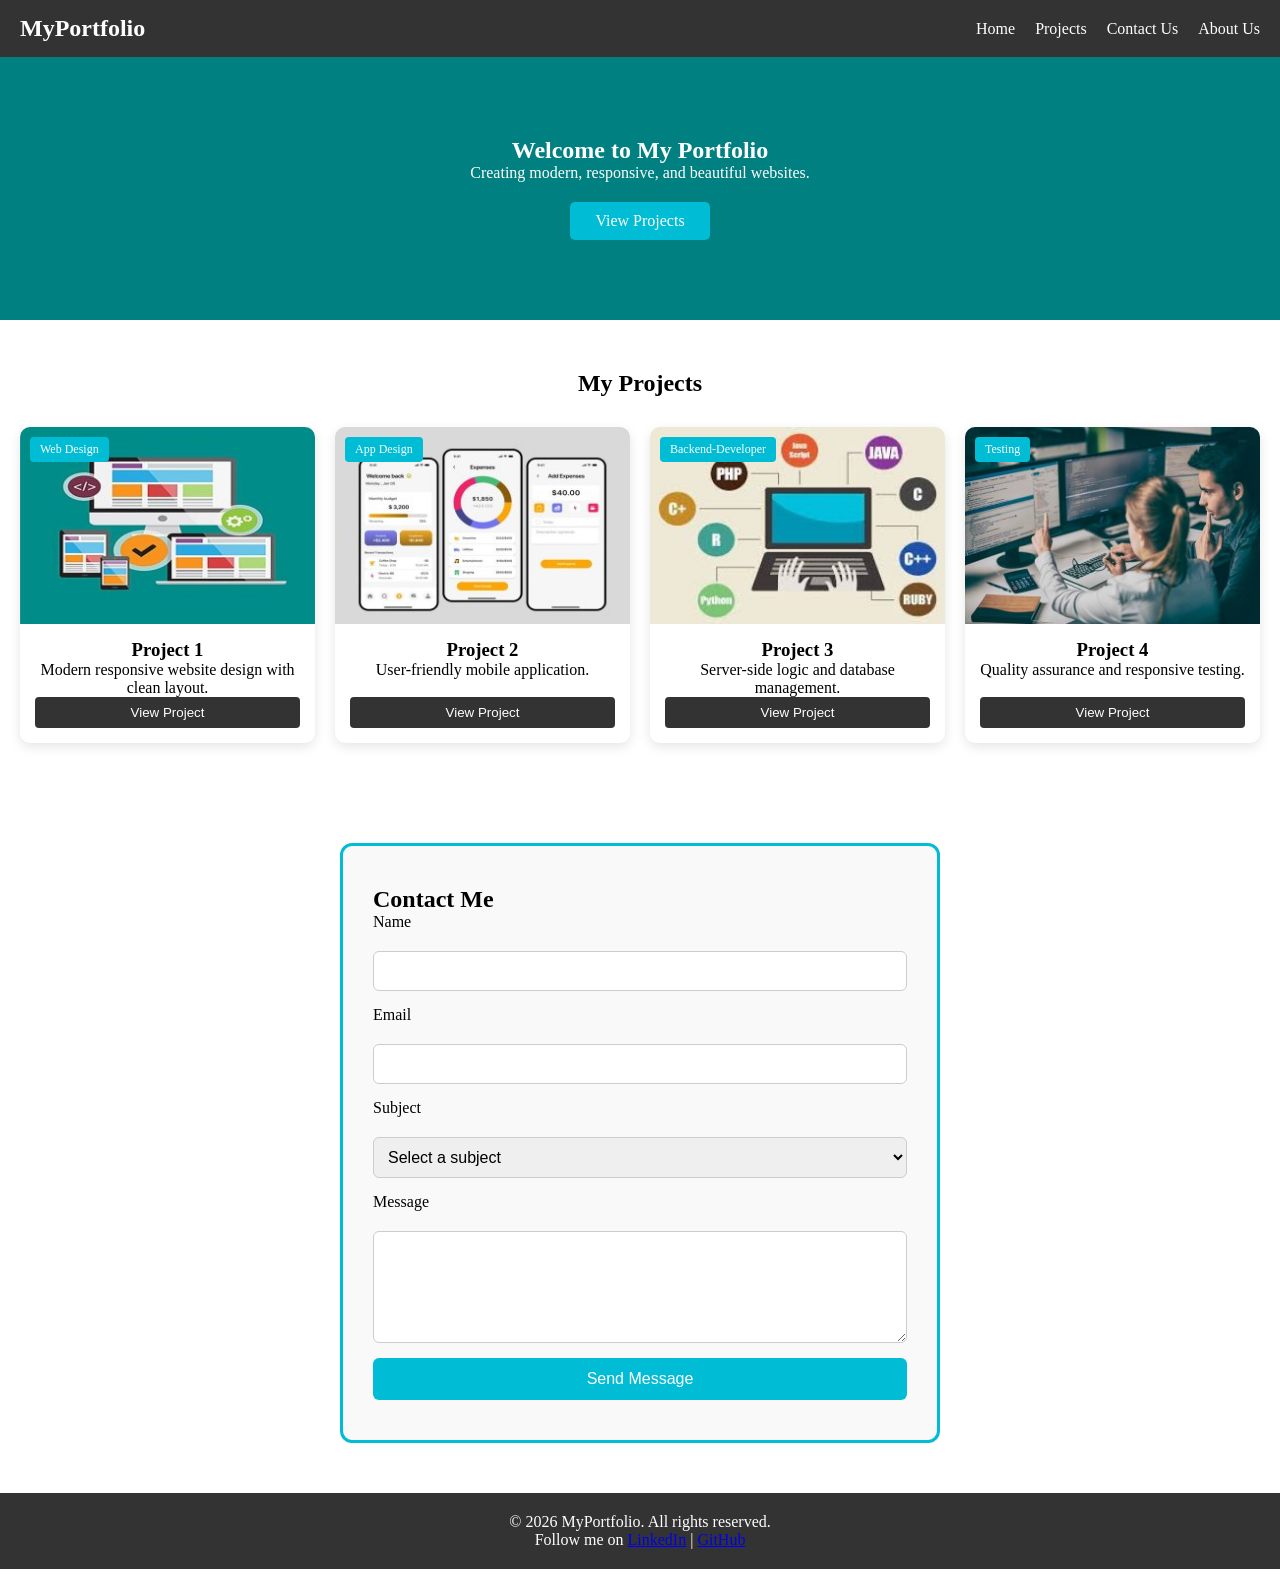
==== index.html @ 438aaf16 "Moved contact form into index.html and removed extra page" ====
<!DOCTYPE html>
<html lang="en">
<head>
  <meta charset="UTF-8">
  <meta name="viewport" content="width=device-width, initial-scale=1.0">
  <title>Divya Patel - Portfolio</title>
  <link rel="stylesheet" href="style.css">
</head>
<body>

  <header>
    <nav class="navbar">
      <div class="logo">MyPortfolio</div>
      <ul class="nav-links">
        <li><a href="index.html">Home</a></li>
        <li><a href="#projects">Projects</a></li>
       <li><a href="#contact">Contact Us</a></li>
        <li><a href="#about">About Us</a></li>
      </ul>
    </nav>
  </header>
  <section class="hero">
    <h1>Welcome to My Portfolio</h1>
    <p>Creating modern, responsive, and beautiful websites.</p>
    <a href="#projects" class="cta-btn">View Projects</a>
  </section>

  <section class="projects-section" id="projects">
    <h2>My Projects</h2>
    <div class="projects-grid">

      <article class="project-card">
        <div class="project-image">
          <img src="images/webdesign1.jpg" alt="Web Design">
          <span class="badge">Web Design</span>
        </div>
        <div class="project-content">
          <h3>Project 1</h3>
          <p>Modern responsive website design with clean layout.</p>
          <button>View Project</button>
        </div>
      </article>

      <article class="project-card">
        <div class="project-image">
          <img src="images/App design.jpg" alt="App Design">
          <span class="badge">App Design</span>
        </div>
        <div class="project-content">
          <h3>Project 2</h3>
          <p>User-friendly mobile application.</p>
          <button>View Project</button>
        </div>
      </article>

      <article class="project-card">
        <div class="project-image">
          <img src="images/Backend Developer.jpg" alt="Backend Development">
          <span class="badge">Backend-Developer</span>
        </div>
        <div class="project-content">
          <h3>Project 3</h3>
          <p>Server-side logic and database management.</p>
          <button>View Project</button>
        </div>
      </article>

      <article class="project-card">
        <div class="project-image">
          <img src="images/Testing1.jpg" alt="Testing">
          <span class="badge">Testing</span>
        </div>
        <div class="project-content">
          <h3>Project 4</h3>
          <p>Quality assurance and responsive testing.</p>
          <button>View Project</button>
        </div>
      </article>

    </div>
  </section>

<section class="contact-section framed">
    <h2>Contact Me</h2>
    <form class="contact-form">

      <label for="name">Name</label>
      <input type="text" id="name" name="name" required>
        <label for="email">Email</label>
      <input type="email" id="email" name="email" required>
     <label for="subject">Subject</label>
     
      <select id="subject" name="subject" required>
        <option value="">Select a subject</option>
        <option value="design">Web Design</option>
        <option value="development">Development</option>
        <option value="other">App Design</option>
       <option value="other">Other</option>
      </select>

      <label for="message">Message</label>
      <textarea id="message" name="message" rows="5" required></textarea>

      <button type="submit">Send Message</button>
    </form>
  </section>

  <footer>
    <p>&copy; 2026 MyPortfolio. All rights reserved.</p>
    <p>Follow me on 
      <a href="#">LinkedIn</a> | 
      <a href="#">GitHub</a>  
     
    </p>
  </footer>

</body>
</html>
---- style.css ----
* {
  margin: 0;
  padding: 0;
  box-sizing: border-box;
}


.navbar {
  display: flex;
  justify-content: space-between;
  align-items: center;
  background: #333;
  padding: 15px 20px;
}

.logo {
  color: white;
  font-weight: bold;
  font-size: 24px;
}

.nav-links {
  display: flex;
  list-style: none;
  gap: 20px;
}

.nav-links a {
  color: white;
  text-decoration: none;
  transition: 0.3s;
}

.nav-links a:hover {
  color: #00bcd4;
}


.hero {
  background: teal;
  color: white;
  text-align: center;
  padding: 80px 20px;
}

.cta-btn {
  display: inline-block;
  margin-top: 20px;
  padding: 10px 25px;
  background: #00bcd4;
  color: white;
  text-decoration: none;
  border-radius: 5px;
}


.projects-section {
  padding: 50px 20px;
  text-align: center;
}

.projects-grid {
  display: grid;
grid-template-columns: repeat(auto-fit, minmax(250px, 1fr));
  gap: 20px;
  margin-top: 30px;
}


.project-card {
  background: white;
  border-radius: 10px;
  overflow: hidden;
  display: grid;
  grid-template-rows: auto 1fr;
  box-shadow: 0 4px 12px rgba(0,0,0,0.1);
  transition: transform 0.2s, box-shadow 0.2s;
}

.project-card:hover {
  transform: translateY(-5px);
  box-shadow: 0 8px 20px rgba(0,0,0,0.2);
}

.project-image {
  position: relative;
}

.project-image img {
  width: 100%;
  display: block;
}

.badge {
  position: absolute;
  top: 10px;
  left: 10px;
  background: #00bcd4;
  color: white;
  padding: 5px 10px;
  font-size: 12px;
  border-radius: 4px;
}

.project-content {
  padding: 15px;
  display: flex;
  flex-direction: column;
}

.project-content button {
  margin-top: auto;
  padding: 8px;
  border: none;
  background: #333;
  color: white;
  border-radius: 4px;
  cursor: pointer;
}

.project-content button:hover {
  background: #00bcd4;
}


footer {
  background: #333;
  color: white;
  padding: 20px;
  text-align: center;
}


@media (max-width: 600px) {
  .nav-links {
    flex-direction: column;
    gap: 10px;
  }
}


.contact-section.framed {
  max-width: 600px;
  margin: 50px auto;
  padding: 40px 30px;
  border:  solid #00bcd4;
  border-radius: 12px;
  background: #f9f9f9;
  
}


.contact-form {
  display: flex;
  flex-direction: column;
  gap: 15px;
}

.contact-form label {
  font-weight: 500;
  margin-bottom: 5px;
}

.contact-form input,
.contact-form select,
.contact-form textarea {
  padding: 10px;
  border: 1px solid #ccc;
  border-radius: 6px;
  font-size: 1rem;
  
}
.contact-form input:focus,
.contact-form select:focus,
.contact-form textarea:focus 
{
  outline: 2px solid #00bcd4;
  border-color: #00bcd4;
}



.contact-form button {
  padding: 12px;
  border: none;
  border-radius: 6px;
  background-color: #00bcd4;
  color: white;
  font-size: 1rem;
  cursor: pointer;
  transition: background 0.3s, transform 0.2s;
  
}


.contact-form button:hover {
  background-color: #0097a7;

}
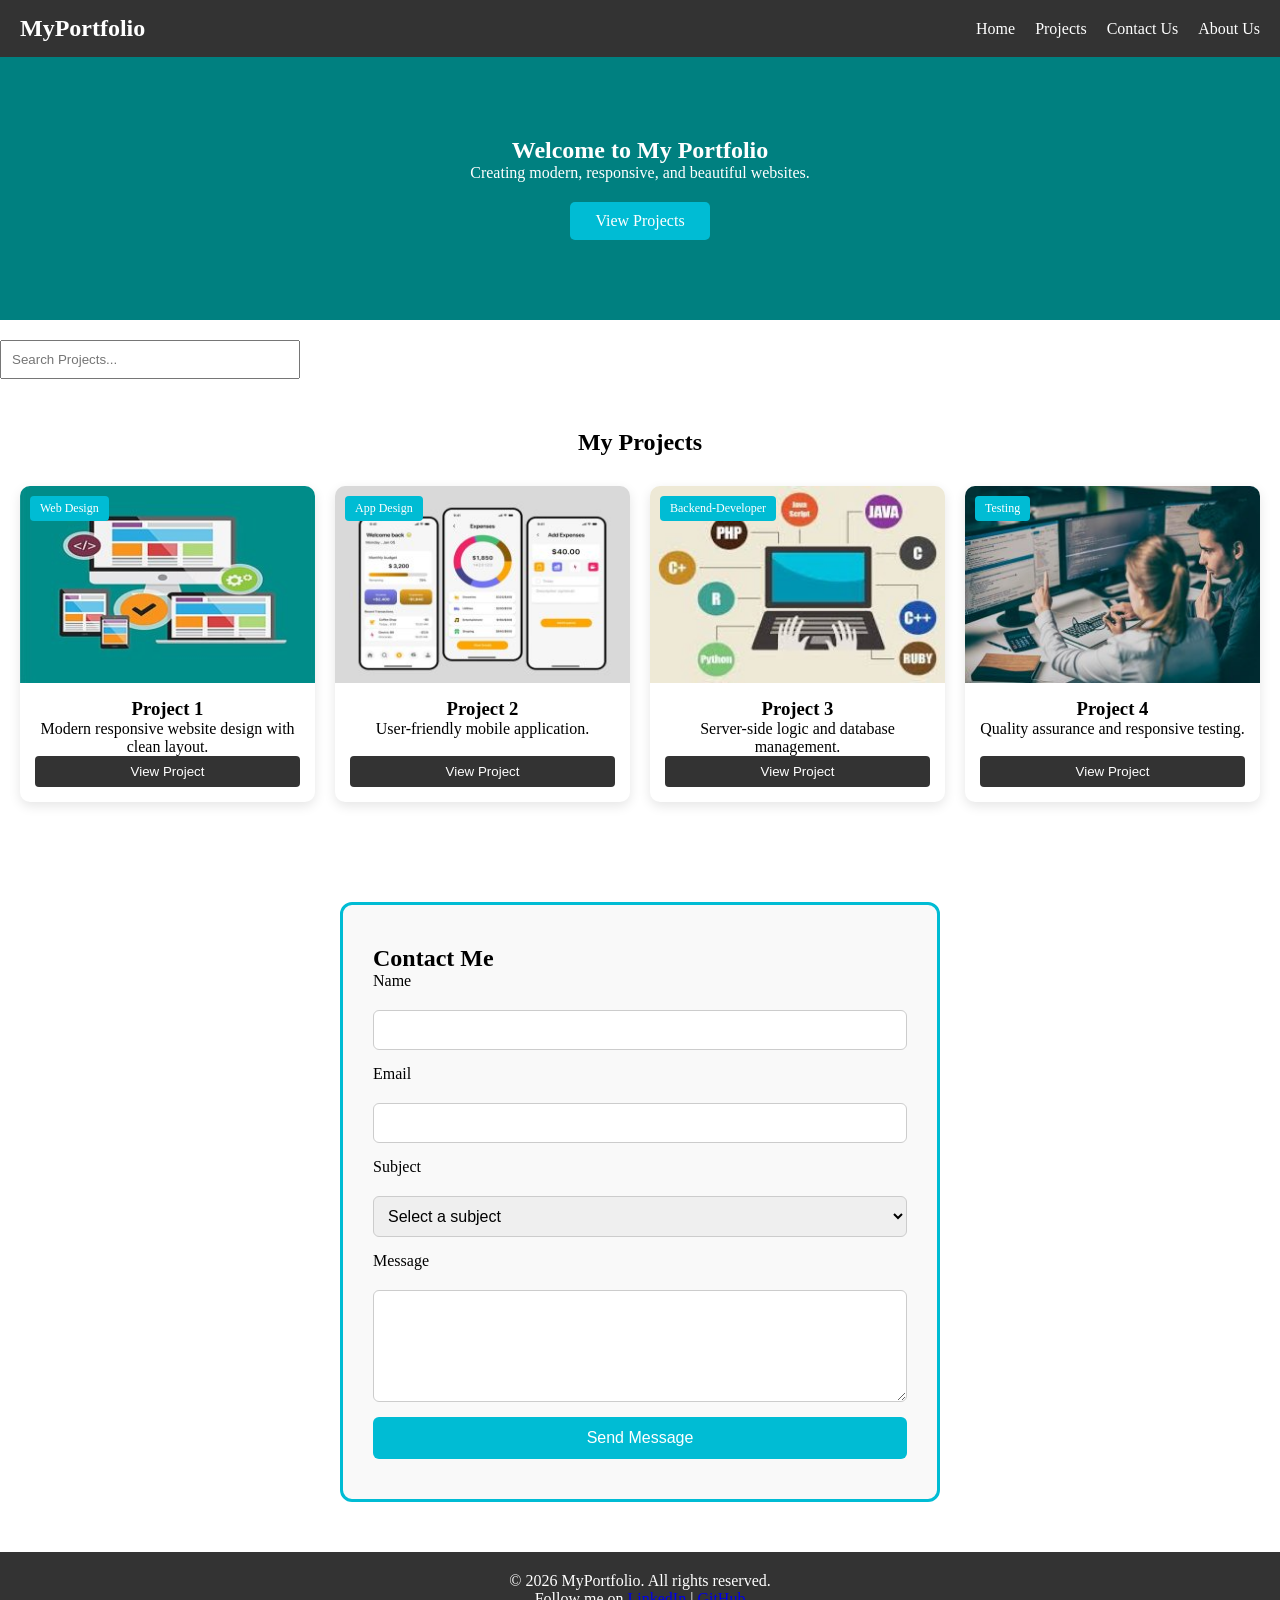
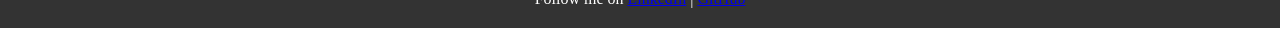
==== commit c91db2c6: "Removed static project cards and added container" ====
--- a/index.html
+++ b/index.html
@@ -24,10 +24,10 @@
     <p>Creating modern, responsive, and beautiful websites.</p>
     <a href="#projects" class="cta-btn">View Projects</a>
   </section>
-
+<input type="text" id="searchInput" placeholder="Search Projects..." style="padding: 10px; width: 300px; margin-top: 20px;">
   <section class="projects-section" id="projects">
     <h2>My Projects</h2>
-    <div class="projects-grid">
+    <div class="projects-grid" id="projectsGrid">
 
       <article class="project-card">
         <div class="project-image">
@@ -80,7 +80,7 @@
     </div>
   </section>
 
-<section class="contact-section framed">
+<section class="contact-section framed" id="contact">
     <h2>Contact Me</h2>
     <form class="contact-form">
 
@@ -94,7 +94,7 @@
         <option value="">Select a subject</option>
         <option value="design">Web Design</option>
         <option value="development">Development</option>
-        <option value="other">App Design</option>
+        <option value="app">App Design</option>
        <option value="other">Other</option>
       </select>
 
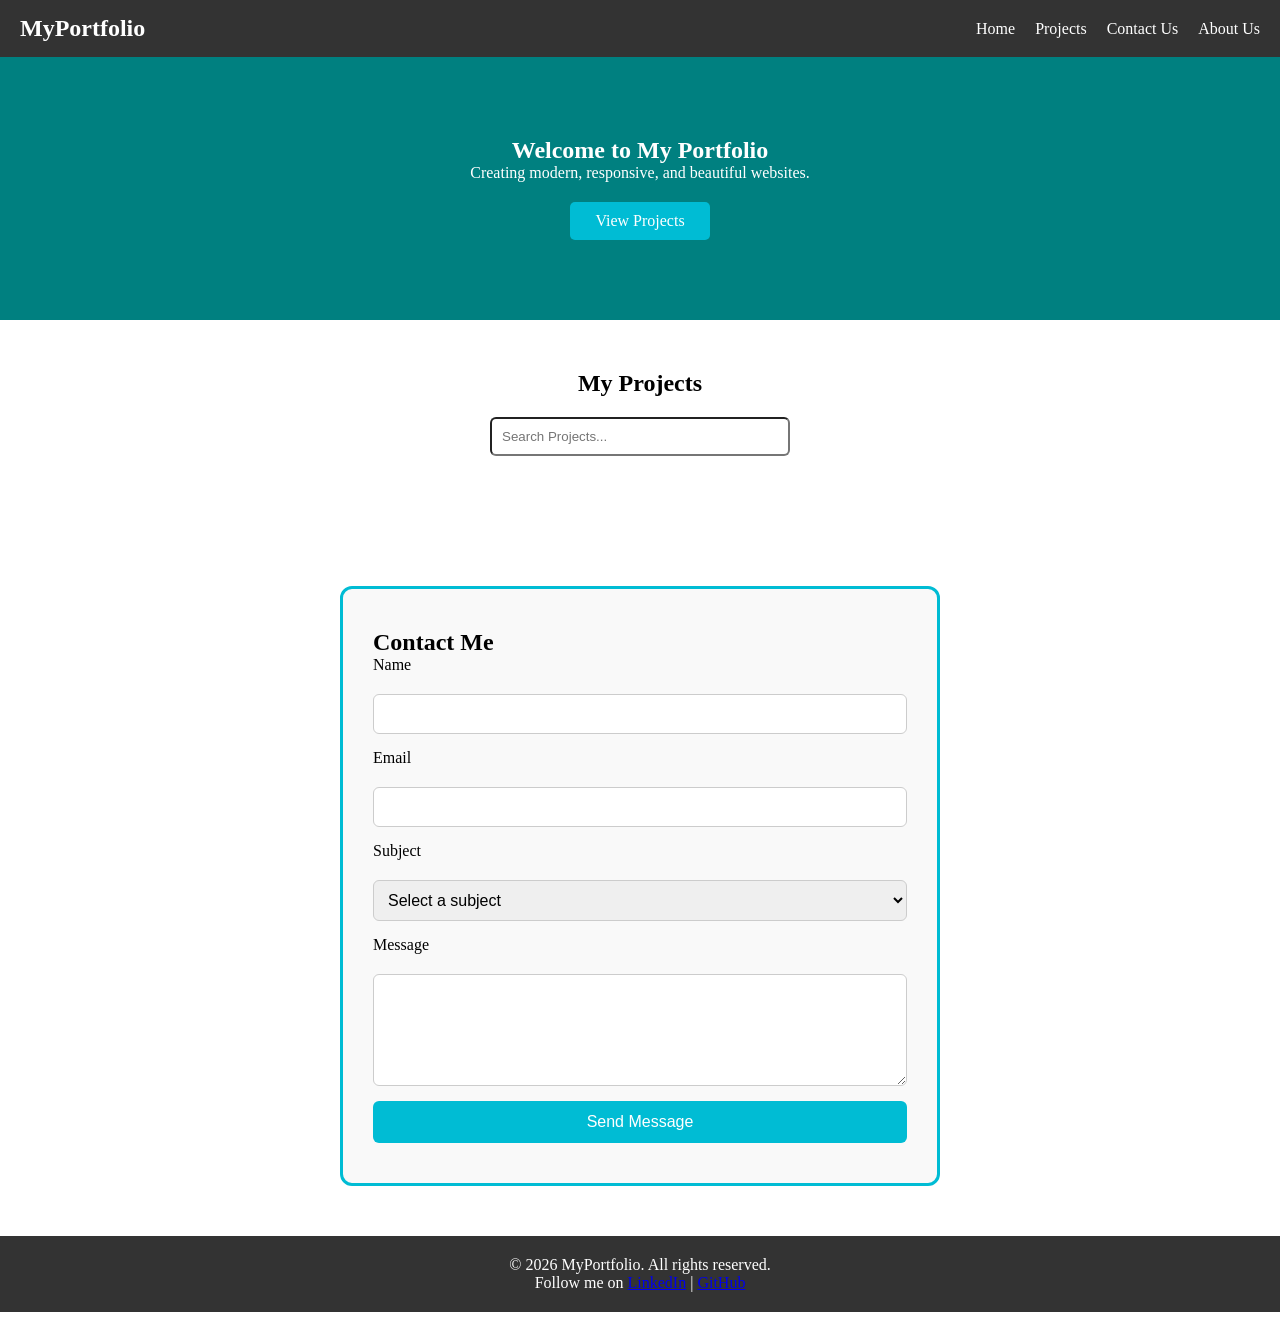
==== commit b6eedc46: "Added search bar" ====
--- a/index.html
+++ b/index.html
@@ -24,60 +24,13 @@
     <p>Creating modern, responsive, and beautiful websites.</p>
     <a href="#projects" class="cta-btn">View Projects</a>
   </section>
-<input type="text" id="searchInput" placeholder="Search Projects..." style="padding: 10px; width: 300px; margin-top: 20px;">
+
   <section class="projects-section" id="projects">
     <h2>My Projects</h2>
+    <input type="text" id="searchInput" placeholder="Search Projects..." class="search-bar">
+
     <div class="projects-grid" id="projectsGrid">
-
-      <article class="project-card">
-        <div class="project-image">
-          <img src="images/webdesign1.jpg" alt="Web Design">
-          <span class="badge">Web Design</span>
-        </div>
-        <div class="project-content">
-          <h3>Project 1</h3>
-          <p>Modern responsive website design with clean layout.</p>
-          <button>View Project</button>
-        </div>
-      </article>
-
-      <article class="project-card">
-        <div class="project-image">
-          <img src="images/App design.jpg" alt="App Design">
-          <span class="badge">App Design</span>
-        </div>
-        <div class="project-content">
-          <h3>Project 2</h3>
-          <p>User-friendly mobile application.</p>
-          <button>View Project</button>
-        </div>
-      </article>
-
-      <article class="project-card">
-        <div class="project-image">
-          <img src="images/Backend Developer.jpg" alt="Backend Development">
-          <span class="badge">Backend-Developer</span>
-        </div>
-        <div class="project-content">
-          <h3>Project 3</h3>
-          <p>Server-side logic and database management.</p>
-          <button>View Project</button>
-        </div>
-      </article>
-
-      <article class="project-card">
-        <div class="project-image">
-          <img src="images/Testing1.jpg" alt="Testing">
-          <span class="badge">Testing</span>
-        </div>
-        <div class="project-content">
-          <h3>Project 4</h3>
-          <p>Quality assurance and responsive testing.</p>
-          <button>View Project</button>
-        </div>
-      </article>
-
-    </div>
+</div>
   </section>
 
 <section class="contact-section framed" id="contact">
--- a/style.css
+++ b/style.css
@@ -59,6 +59,16 @@
   padding: 50px 20px;
   text-align: center;
 }
+
+.search-bar
+{
+  
+  padding:10px;
+  width:300px;
+  margin-top: 20px;
+  border-radius: 6px;
+}
+
 
 .projects-grid {
   display: grid;
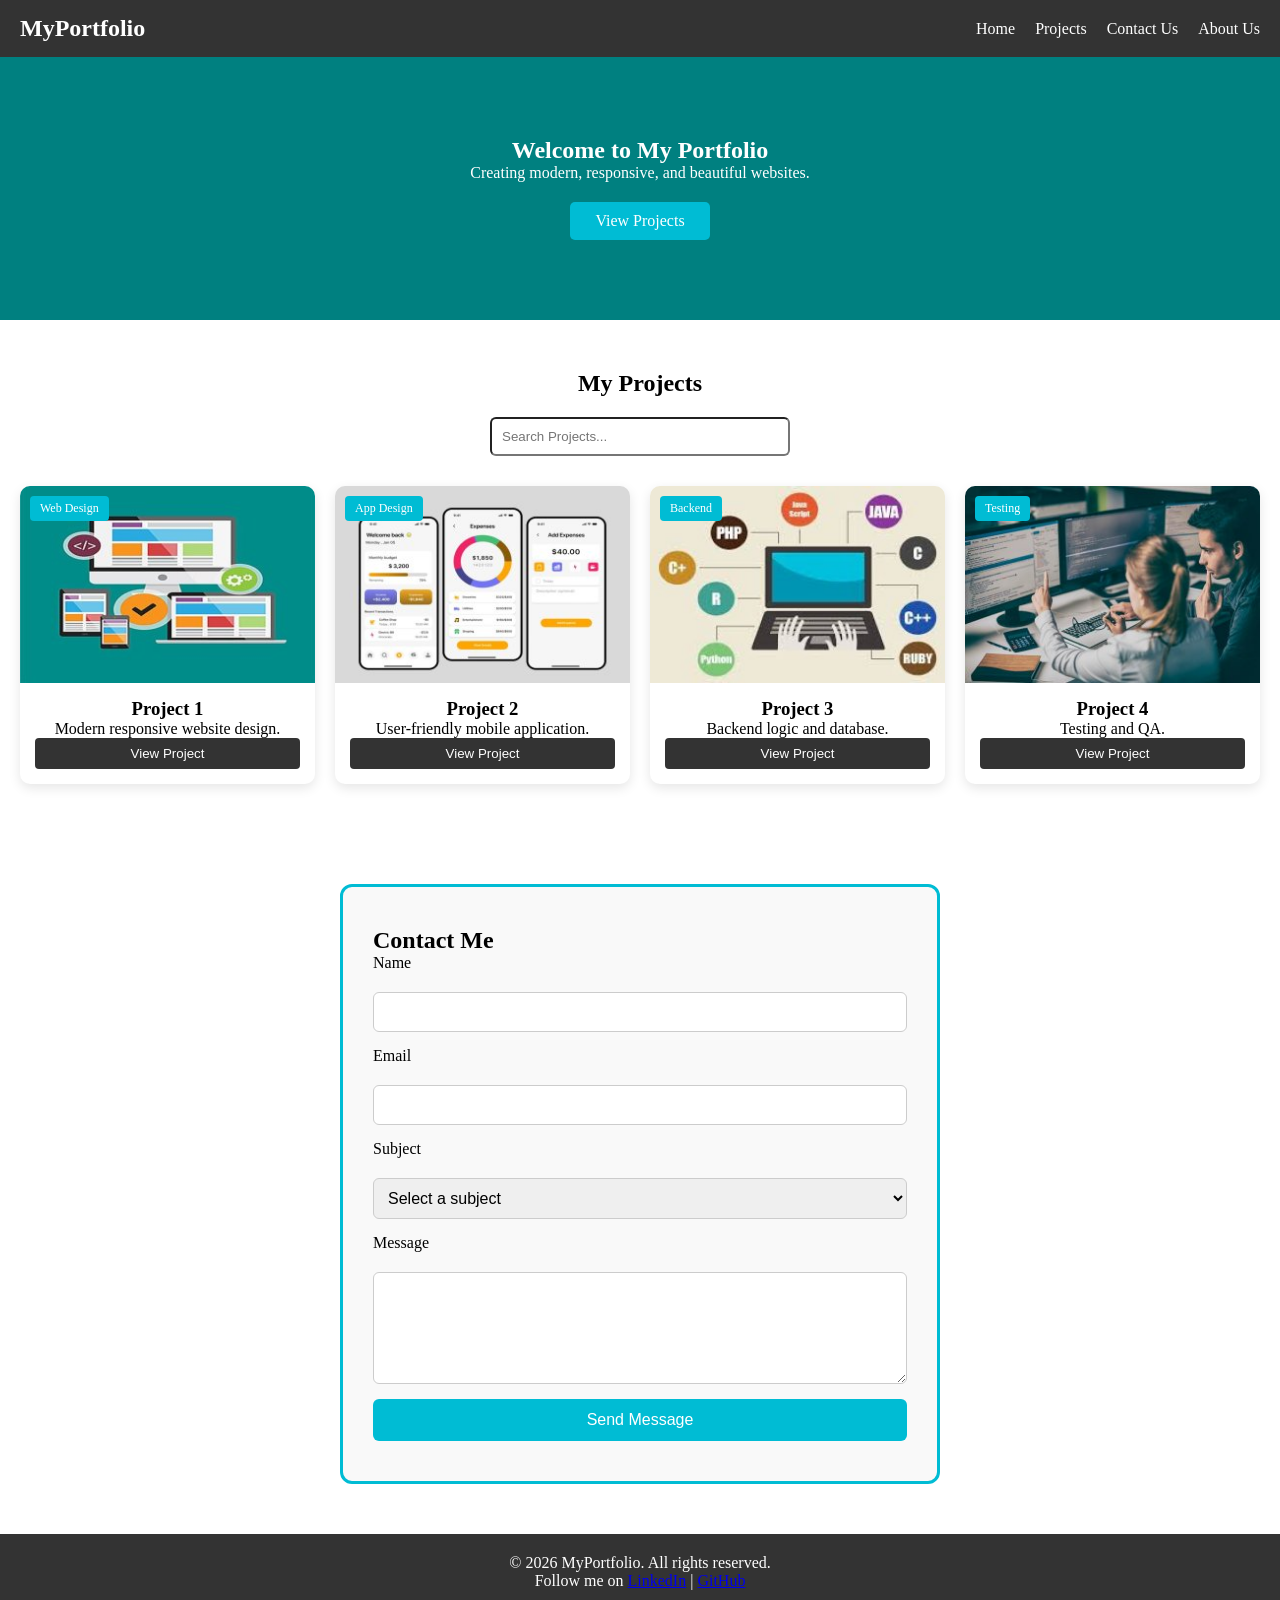
==== commit 75e3d2da: "Added javascript file" ====
--- a/index.html
+++ b/index.html
@@ -66,6 +66,6 @@
      
     </p>
   </footer>
-
+<script src="script.js"></script>
 </body>
 </html>
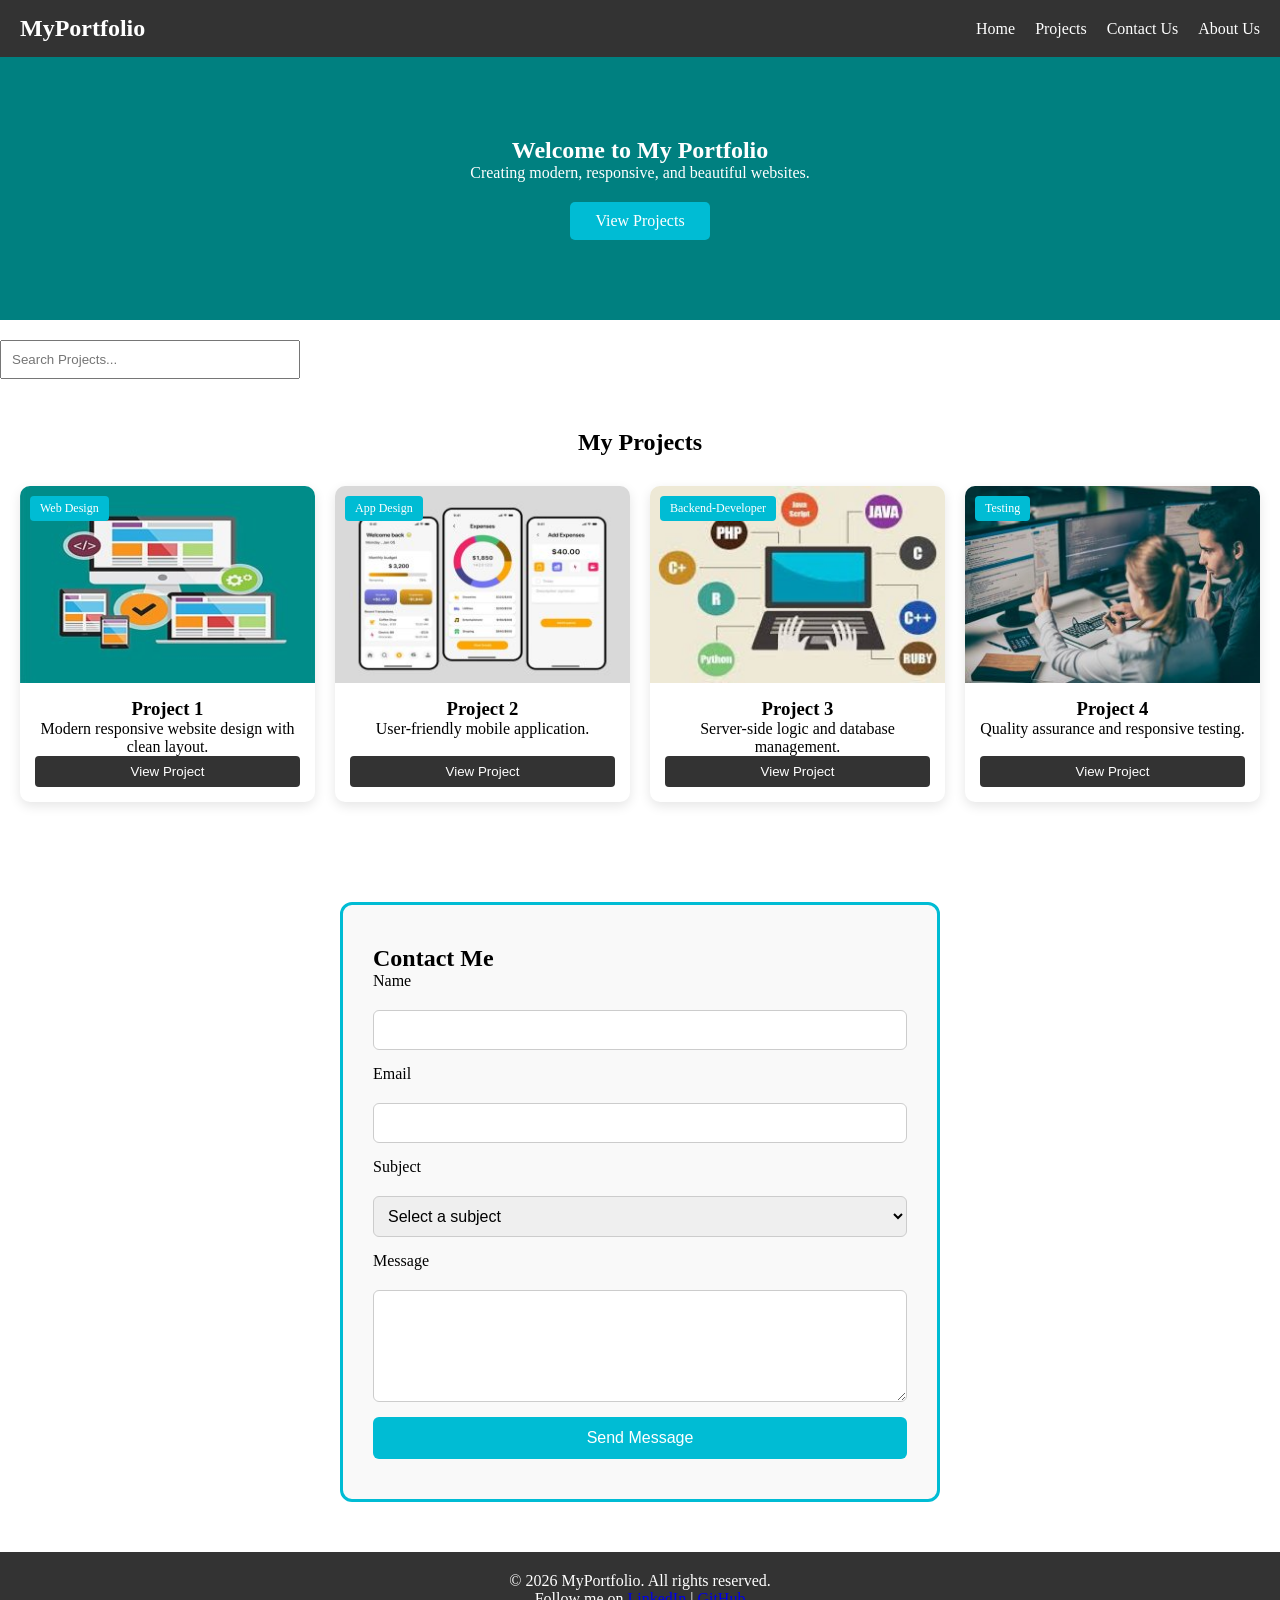
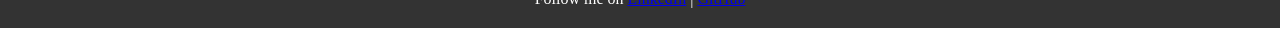
==== commit 84148c88: "Merge pull request #1 from Divya-219/feature/dynamic-gallery Removed static project cards and added " ====
--- a/index.html
+++ b/index.html
@@ -24,13 +24,60 @@
     <p>Creating modern, responsive, and beautiful websites.</p>
     <a href="#projects" class="cta-btn">View Projects</a>
   </section>
-
+<input type="text" id="searchInput" placeholder="Search Projects..." style="padding: 10px; width: 300px; margin-top: 20px;">
   <section class="projects-section" id="projects">
     <h2>My Projects</h2>
-    <input type="text" id="searchInput" placeholder="Search Projects..." class="search-bar">
+    <div class="projects-grid" id="projectsGrid">
 
-    <div class="projects-grid" id="projectsGrid">
-</div>
+      <article class="project-card">
+        <div class="project-image">
+          <img src="images/webdesign1.jpg" alt="Web Design">
+          <span class="badge">Web Design</span>
+        </div>
+        <div class="project-content">
+          <h3>Project 1</h3>
+          <p>Modern responsive website design with clean layout.</p>
+          <button>View Project</button>
+        </div>
+      </article>
+
+      <article class="project-card">
+        <div class="project-image">
+          <img src="images/App design.jpg" alt="App Design">
+          <span class="badge">App Design</span>
+        </div>
+        <div class="project-content">
+          <h3>Project 2</h3>
+          <p>User-friendly mobile application.</p>
+          <button>View Project</button>
+        </div>
+      </article>
+
+      <article class="project-card">
+        <div class="project-image">
+          <img src="images/Backend Developer.jpg" alt="Backend Development">
+          <span class="badge">Backend-Developer</span>
+        </div>
+        <div class="project-content">
+          <h3>Project 3</h3>
+          <p>Server-side logic and database management.</p>
+          <button>View Project</button>
+        </div>
+      </article>
+
+      <article class="project-card">
+        <div class="project-image">
+          <img src="images/Testing1.jpg" alt="Testing">
+          <span class="badge">Testing</span>
+        </div>
+        <div class="project-content">
+          <h3>Project 4</h3>
+          <p>Quality assurance and responsive testing.</p>
+          <button>View Project</button>
+        </div>
+      </article>
+
+    </div>
   </section>
 
 <section class="contact-section framed" id="contact">
@@ -66,6 +113,6 @@
      
     </p>
   </footer>
-<script src="script.js"></script>
+
 </body>
 </html>
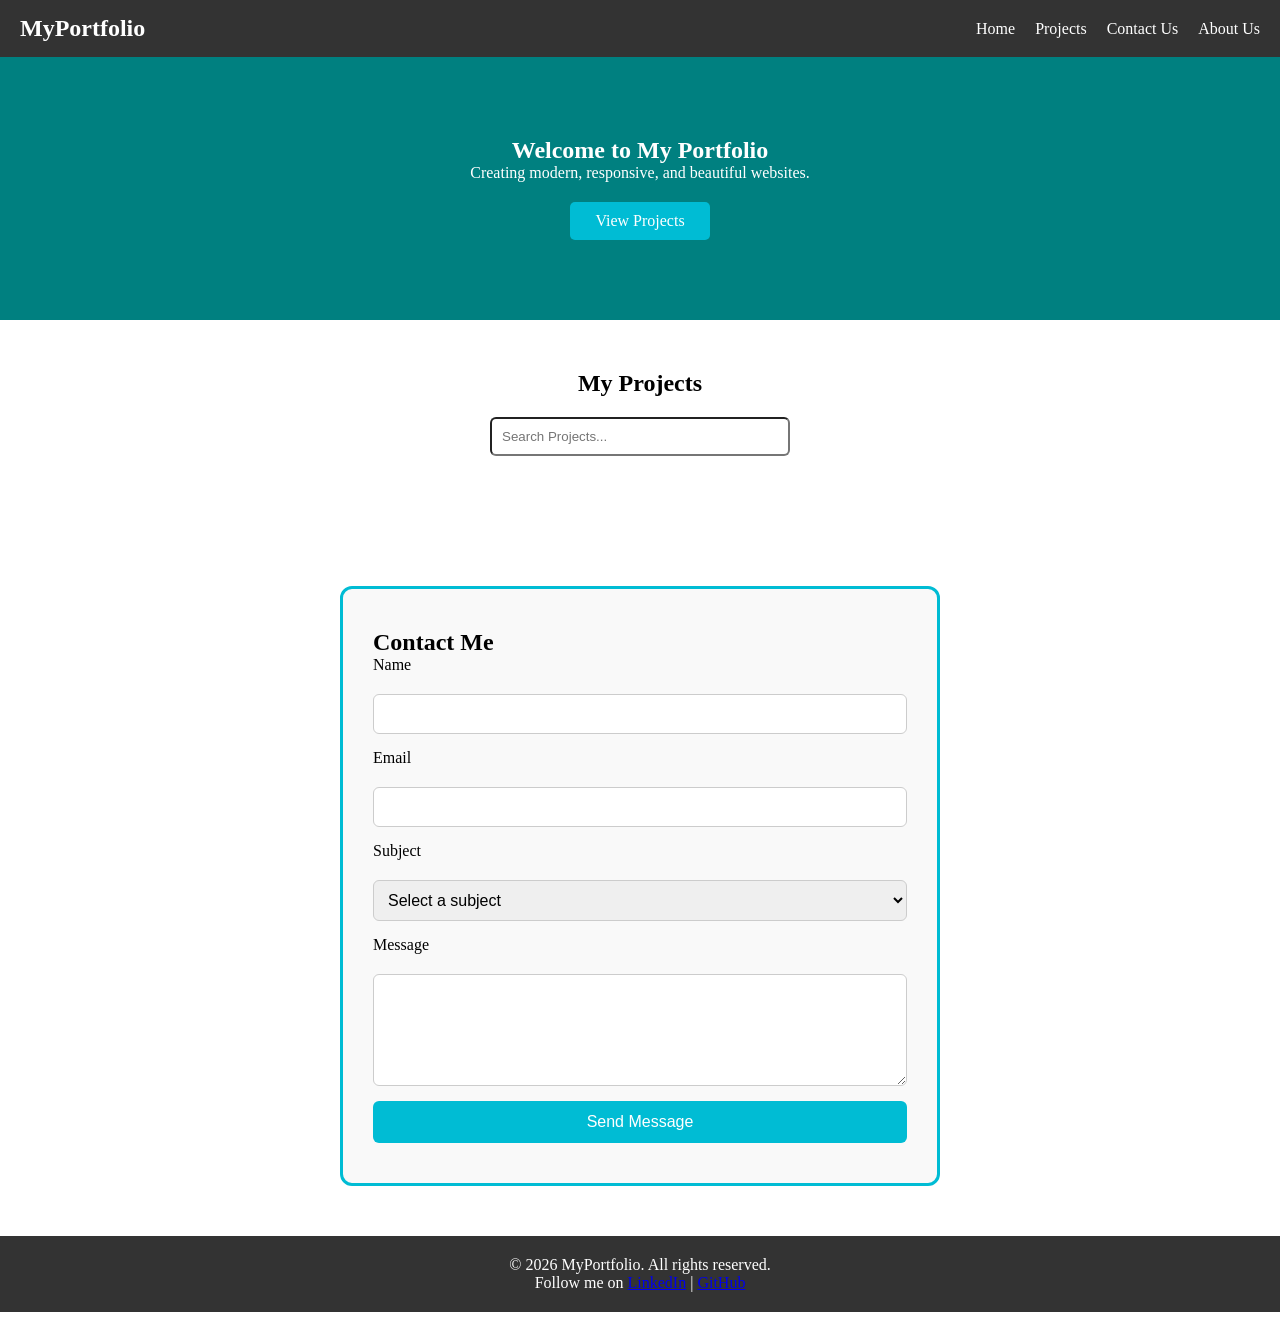
==== commit 7957240a: "Merge pull request #2 from Divya-219/feature/search Added search bar" ====
--- a/index.html
+++ b/index.html
@@ -24,60 +24,13 @@
     <p>Creating modern, responsive, and beautiful websites.</p>
     <a href="#projects" class="cta-btn">View Projects</a>
   </section>
-<input type="text" id="searchInput" placeholder="Search Projects..." style="padding: 10px; width: 300px; margin-top: 20px;">
+
   <section class="projects-section" id="projects">
     <h2>My Projects</h2>
+    <input type="text" id="searchInput" placeholder="Search Projects..." class="search-bar">
+
     <div class="projects-grid" id="projectsGrid">
-
-      <article class="project-card">
-        <div class="project-image">
-          <img src="images/webdesign1.jpg" alt="Web Design">
-          <span class="badge">Web Design</span>
-        </div>
-        <div class="project-content">
-          <h3>Project 1</h3>
-          <p>Modern responsive website design with clean layout.</p>
-          <button>View Project</button>
-        </div>
-      </article>
-
-      <article class="project-card">
-        <div class="project-image">
-          <img src="images/App design.jpg" alt="App Design">
-          <span class="badge">App Design</span>
-        </div>
-        <div class="project-content">
-          <h3>Project 2</h3>
-          <p>User-friendly mobile application.</p>
-          <button>View Project</button>
-        </div>
-      </article>
-
-      <article class="project-card">
-        <div class="project-image">
-          <img src="images/Backend Developer.jpg" alt="Backend Development">
-          <span class="badge">Backend-Developer</span>
-        </div>
-        <div class="project-content">
-          <h3>Project 3</h3>
-          <p>Server-side logic and database management.</p>
-          <button>View Project</button>
-        </div>
-      </article>
-
-      <article class="project-card">
-        <div class="project-image">
-          <img src="images/Testing1.jpg" alt="Testing">
-          <span class="badge">Testing</span>
-        </div>
-        <div class="project-content">
-          <h3>Project 4</h3>
-          <p>Quality assurance and responsive testing.</p>
-          <button>View Project</button>
-        </div>
-      </article>
-
-    </div>
+</div>
   </section>
 
 <section class="contact-section framed" id="contact">
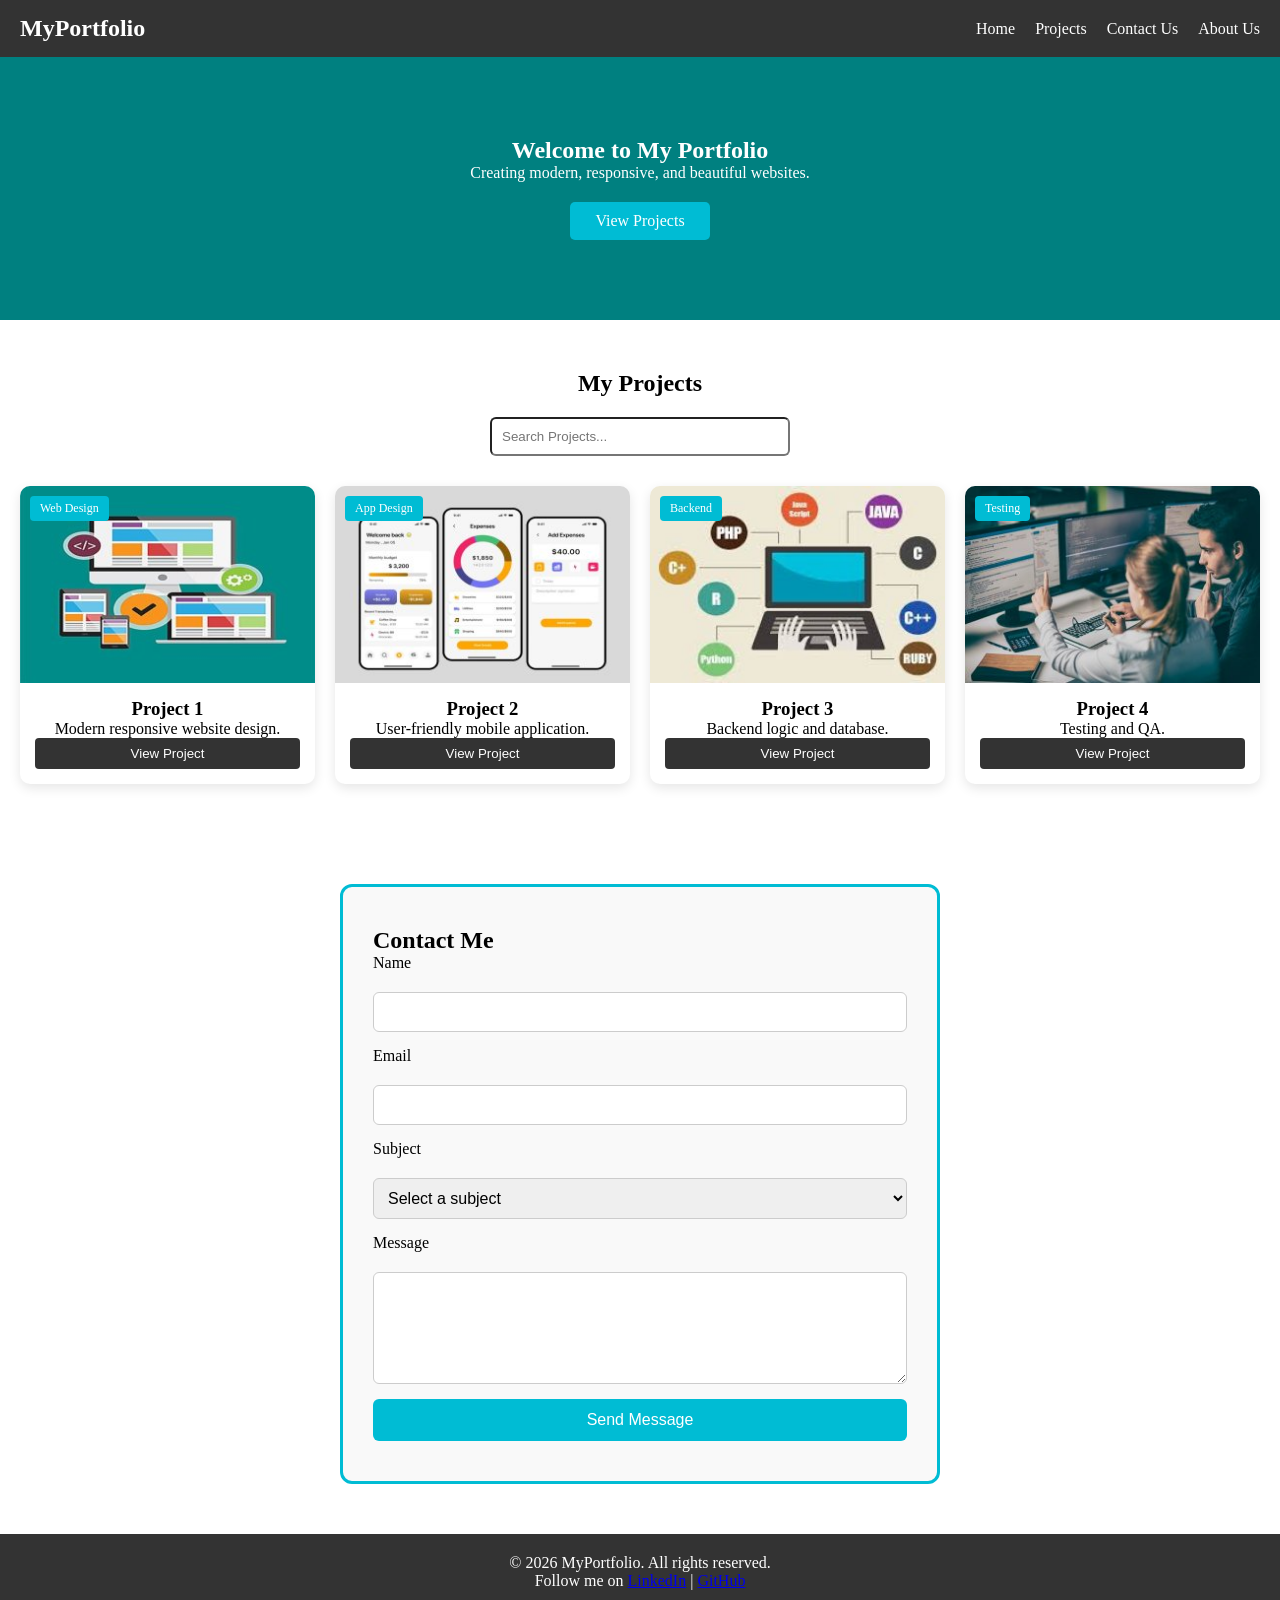
==== commit a18441c1: "Merge pull request #3 from Divya-219/feature/develop Added javascript file" ====
--- a/index.html
+++ b/index.html
@@ -66,6 +66,6 @@
      
     </p>
   </footer>
-
+<script src="script.js"></script>
 </body>
 </html>
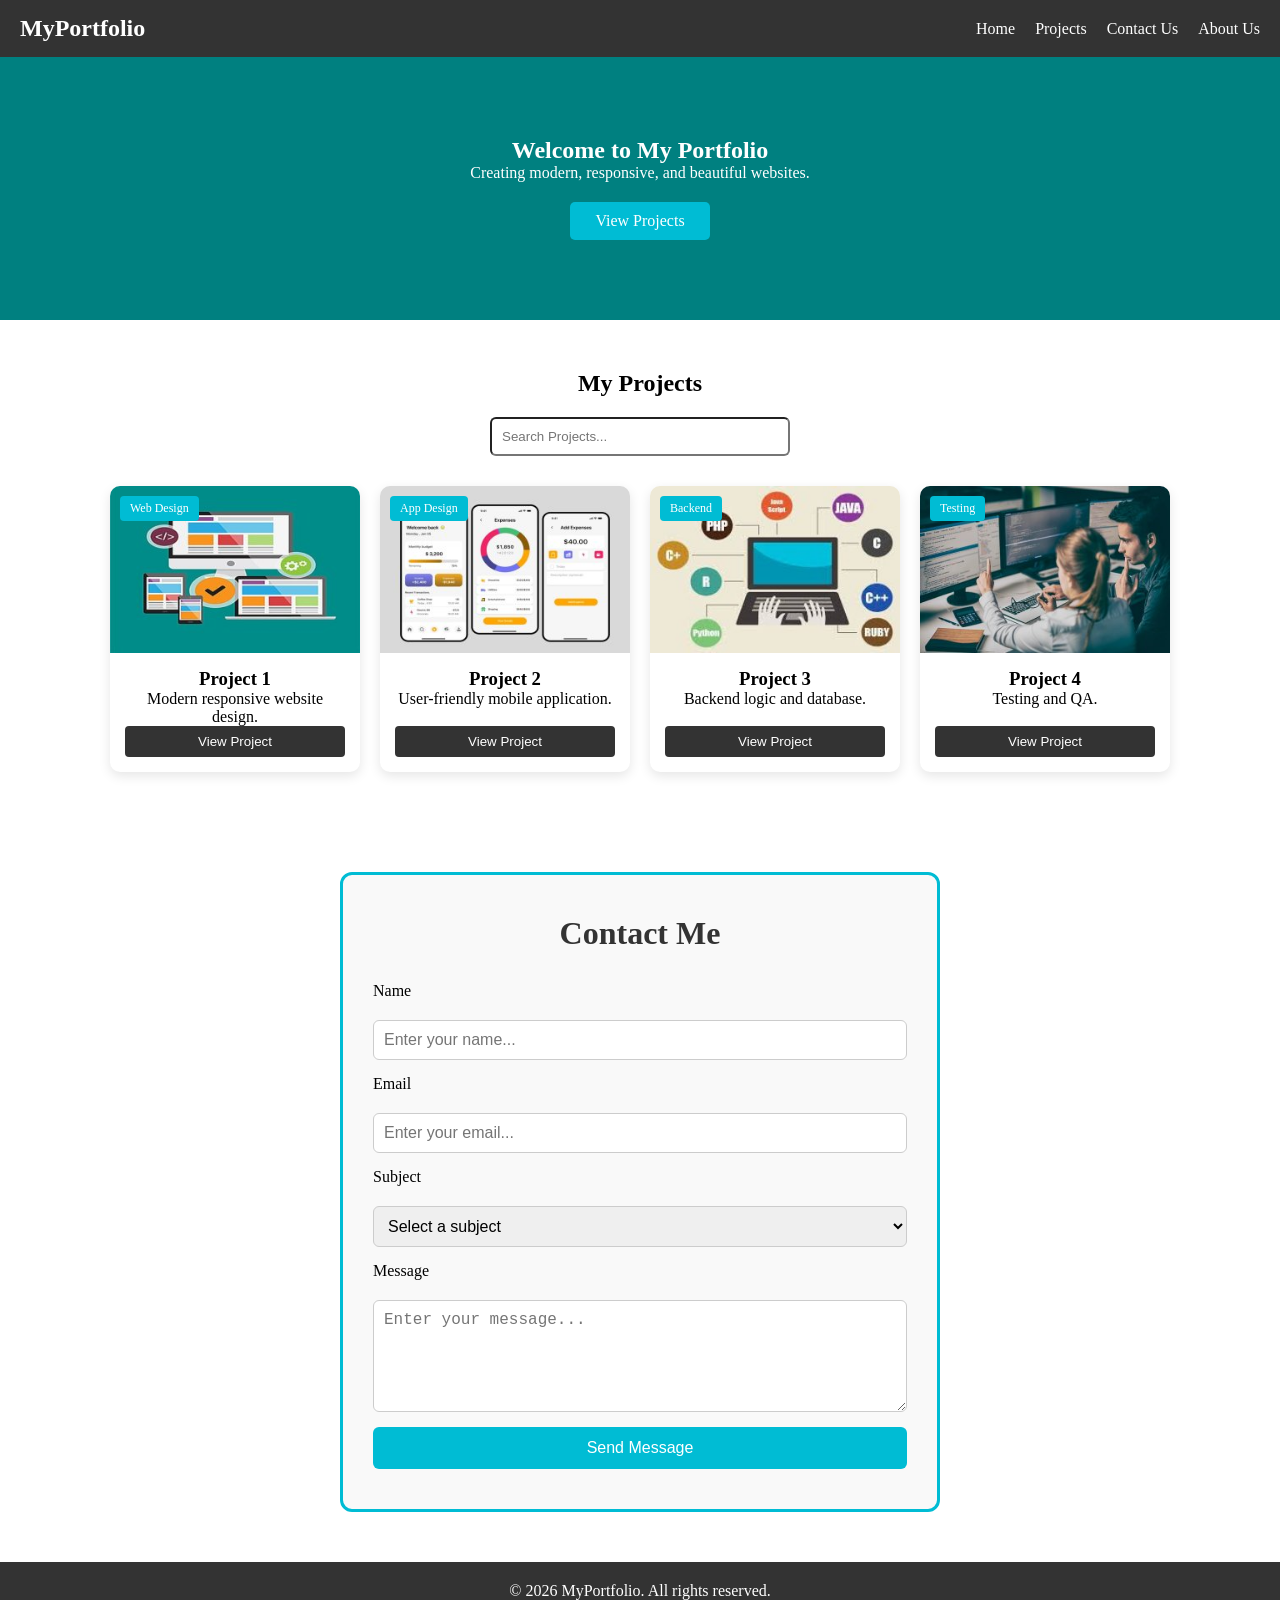
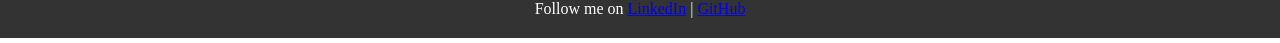
==== commit da2e5ba9: "improvements and project search fixes" ====
--- a/index.html
+++ b/index.html
@@ -38,9 +38,9 @@
     <form class="contact-form">
 
       <label for="name">Name</label>
-      <input type="text" id="name" name="name" required>
+      <input type="text" id="name" name="name"  placeholder="Enter your name..."required>
         <label for="email">Email</label>
-      <input type="email" id="email" name="email" required>
+      <input type="email" id="email" name="email" placeholder="Enter your email..." required>
      <label for="subject">Subject</label>
      
       <select id="subject" name="subject" required>
@@ -52,7 +52,7 @@
       </select>
 
       <label for="message">Message</label>
-      <textarea id="message" name="message" rows="5" required></textarea>
+      <textarea id="message" name="message" rows="5" placeholder="Enter your message..."required></textarea>
 
       <button type="submit">Send Message</button>
     </form>
--- a/style.css
+++ b/style.css
@@ -72,8 +72,11 @@
 
 .projects-grid {
   display: grid;
-grid-template-columns: repeat(auto-fit, minmax(250px, 1fr));
+ grid-template-columns: repeat(auto-fit, 250px);
   gap: 20px;
+   max-width: 1200px; 
+  margin: 0 auto;
+   justify-content: center;
   margin-top: 30px;
 }
 
@@ -157,7 +160,13 @@
   border:  solid #00bcd4;
   border-radius: 12px;
   background: #f9f9f9;
-  
+ 
+}
+.contact-section.framed h2 {
+  margin-bottom: 30px;
+  color: #333;
+  font-size: 2rem;
+  text-align: center; 
 }
 
 
